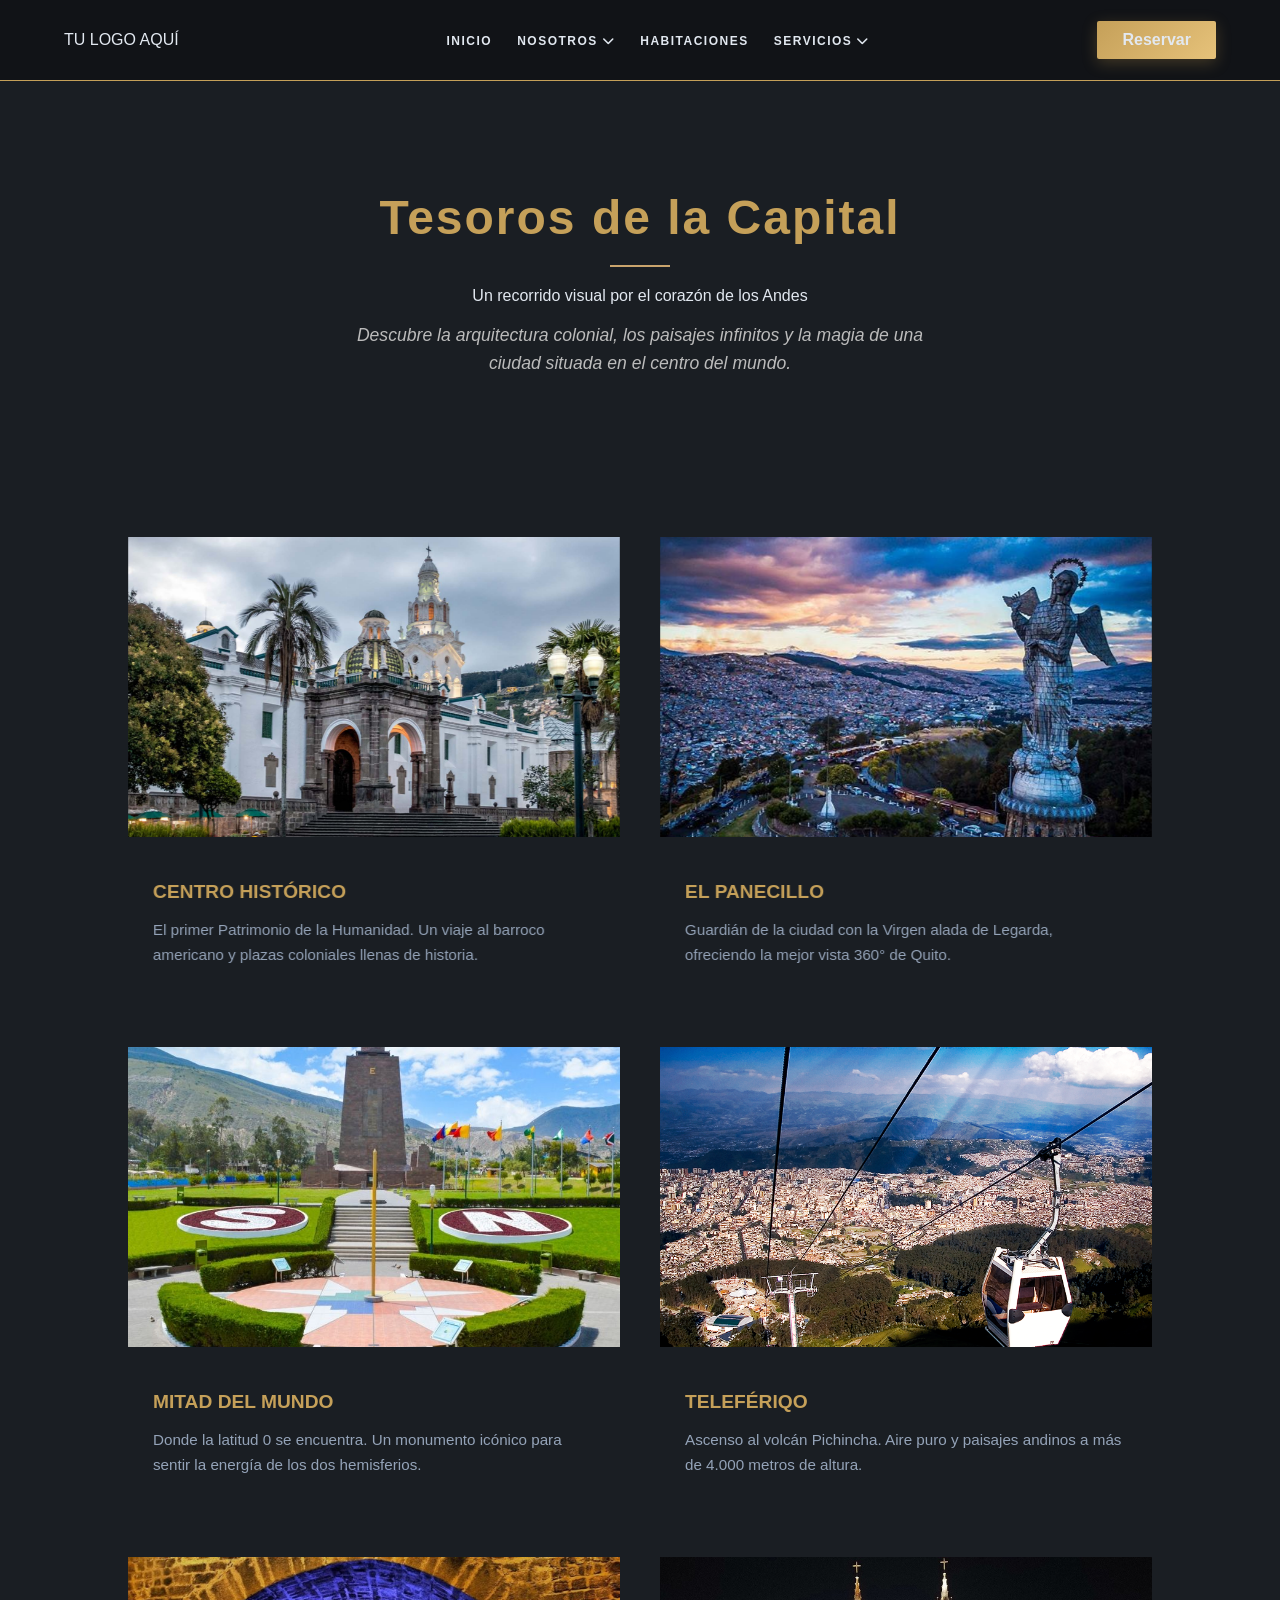
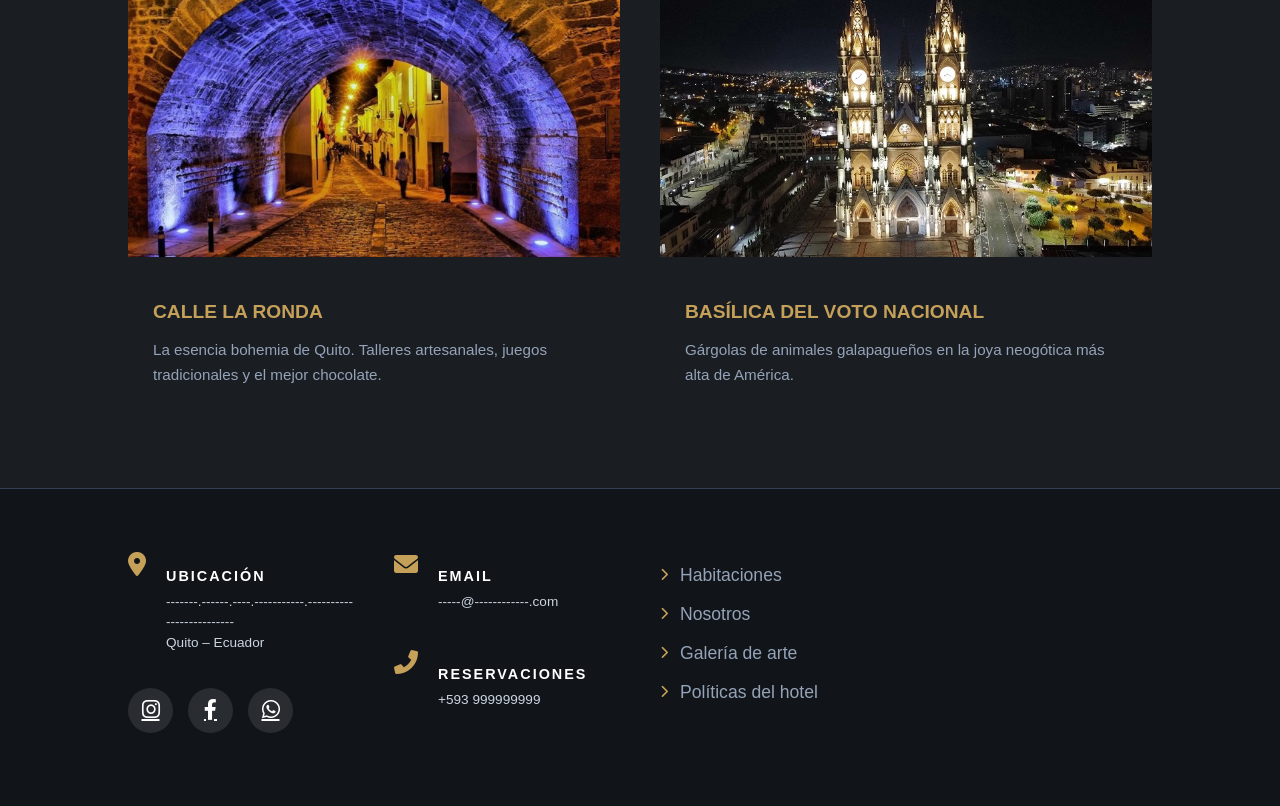
==== galeria.html @ a4ae054f "Nueva Actualizacion" ====
<!DOCTYPE html>
<html lang="es">
<head>
    <meta charset="UTF-8">
    <meta name="viewport" content="width=device-width, initial-scale=1.0">
    <title>Galería Turística - Luxury Quito</title>
    <link rel="stylesheet" href="css/galeria.css">
    <link rel="stylesheet" href="https://cdnjs.cloudflare.com/ajax/libs/font-awesome/6.0.0/css/all.min.css">
</head>
<body>

   <header>
        <nav class="navbar">
            <div class="logo">TU LOGO AQUÍ</div>
            <ul class="nav-links" id="nav-links">
                <li><a href="index.html">Inicio</a></li>
                <li class="dropdown">
                    <a href="#nosotros">Nosotros <i class="fas fa-chevron-down"></i></a>
                    <ul class="dropdown-content">
                        <li><a href="#historia">Historia</a></li>
                        <br>
                        <li><a href="#quito">Quito</a></li>
                    </ul>
                </li>
                <li><a href="#">Habitaciones</a></li>
                <li class="dropdown">
                    <a href="#servicios">Servicios <i class="fas fa-chevron-down"></i></a>
                    <ul class="dropdown-content">
                        <li><a href="#restaurante">Restaurante</a></li>
                        <br>
                        <li><a href="galeria.html">Galería</a></li>
                        <br>
                        <li><a href="#servicio-habitaciones">Servicio de habitaciones</a></li>
                    </ul>
                </li>
            </ul>
            <a href="reservas.html" class="btn-reserva">Reservar</a>
        </nav>
    </header>

    <section class="galeria-header">
    <h1 class="solo-aparicion">Tesoros de la Capital</h1>
    <div class="divisor-dorado"></div>
    <p class="solo-aparicion">Un recorrido visual por el corazón de los Andes</p>
    <span class="subtitulo-galeria">
        Descubre la arquitectura colonial, los paisajes infinitos y la magia de una ciudad situada en el centro del mundo.
    </span>
</section>

    <main class="contenedor-galeria">
        <div class="grid-turismo">
            
            <div class="card entrar-izquierda">
                <div class="img-wrapper">
                    <img src="assets/galeria/centro.jpg" alt="Centro Histórico">
                    <div class="overlay-dorado"></div>
                </div>
                <div class="info-lugar">
                    <h3>Centro Histórico</h3>
                    <p>El primer Patrimonio de la Humanidad. Un viaje al barroco americano y plazas coloniales llenas de historia.</p>
                </div>
            </div>

            <div class="card entrar-izquierda">
                <div class="img-wrapper">
                    <img src="assets/galeria/panecillo.jpg" alt="El Panecillo">
                    <div class="overlay-dorado"></div>
                </div>
                <div class="info-lugar">
                    <h3>El Panecillo</h3>
                    <p>Guardián de la ciudad con la Virgen alada de Legarda, ofreciendo la mejor vista 360° de Quito.</p>
                </div>
            </div>

            <div class="card entrar-izquierda">
                <div class="img-wrapper">
                    <img src="assets/galeria/mitad.jpg" alt="Mitad del Mundo">
                    <div class="overlay-dorado"></div>
                </div>
                <div class="info-lugar">
                    <h3>Mitad del Mundo</h3>
                    <p>Donde la latitud 0 se encuentra. Un monumento icónico para sentir la energía de los dos hemisferios.</p>
                </div>
            </div>

            <div class="card entrar-derecha">
                <div class="img-wrapper">
                    <img src="assets/galeria/teleferico.png" alt="Telefériqo">
                    <div class="overlay-dorado"></div>
                </div>
                <div class="info-lugar">
                    <h3>Telefériqo</h3>
                    <p>Ascenso al volcán Pichincha. Aire puro y paisajes andinos a más de 4.000 metros de altura.</p>
                </div>
            </div>

            <div class="card entrar-derecha">
                <div class="img-wrapper">
                    <img src="assets/galeria/ronda.jpg" alt="Calle La Ronda">
                    <div class="overlay-dorado"></div>
                </div>
                <div class="info-lugar">
                    <h3>Calle La Ronda</h3>
                    <p>La esencia bohemia de Quito. Talleres artesanales, juegos tradicionales y el mejor chocolate.</p>
                </div>
            </div>

            <div class="card entrar-derecha">
                <div class="img-wrapper">
                    <img src="assets/galeria/basilica.jpg" alt="Basílica">
                    <div class="overlay-dorado"></div>
                </div>
                <div class="info-lugar">
                    <h3>Basílica del Voto Nacional</h3>
                    <p>Gárgolas de animales galapagueños en la joya neogótica más alta de América.</p>
                </div>
            </div>

        </div>
    </main>

    <footer class="footer-principal">
    <div class="footer-contenido">
        <div class="footer-grid">
            <div class="footer-col">
                <div class="footer-info-item">
                    <i class="fas fa-map-marker-alt icono-dorado"></i>
                    <div>
                        <h4 class="footer-titulo-seccion">UBICACIÓN</h4>
                        <p class="footer-texto-importante">-------.------.----.-----------.-------------------------<br>Quito – Ecuador</p>
                    </div>
                </div>
                <div class="footer-social-links">
                    <a href="#"><i class="fab fa-instagram"></i></a>
                    <a href="#"><i class="fab fa-facebook-f"></i></a>
                    <a href="#"><i class="fab fa-whatsapp"></i></a>
                </div>
            </div>

            <div class="footer-col">
                <div class="footer-info-item">
                    <i class="fas fa-envelope icono-dorado"></i>
                    <div>
                        <h4 class="footer-titulo-seccion">EMAIL</h4>
                        <p class="footer-texto-importante">-----@------------.com</p>
                    </div>
                </div>
                <div class="footer-info-item">
                    <i class="fas fa-phone-alt icono-dorado"></i>
                    <div>
                        <h4 class="footer-titulo-seccion">RESERVACIONES</h4>
                        <p class="footer-texto-importante">+593 999999999</p>
                    </div>
                </div>
            </div>

            <div class="footer-col">
                <ul class="footer-links">
                    <li><a href="#"><i class="fas fa-chevron-right"></i> Habitaciones</a></li>
                    <li><a href="#"><i class="fas fa-chevron-right"></i> Nosotros</a></li>
                    <li><a href="#"><i class="fas fa-chevron-right"></i> Galería de arte</a></li>
                    <li><a href="#"><i class="fas fa-chevron-right"></i> Políticas del hotel</a></li>
                </ul>
            </div>

            <div class="footer-col map-container">
                <iframe 
                    src="https://www.google.com/maps/embed?pb=!1m18!1m12!1m3!1d3989.7915!2d-78.50!3d-0.20!2m3!1f0!2f0!3f0!3m2!1i1024!2i768!4f13.1!3m3!1m2!1s0x0%3A0x0!2zMMKwMTInMDAuMCJTIDc4wrAzMCcwMC4wIlc!5e0!3m2!1ses!2sec!4v1620000000000!5m2!1ses!2sec" 
                    width="100%" height="180" style="border:0;" allowfullscreen="" loading="lazy">
                </iframe>
            </div>
        </div>
    </div>
    </footer>


    <script src="js/galeria.js"></script>
</body>
</html>
---- css/galeria.css ----
:root {
    /* Nueva Paleta: Gris Oxford y Carbón (Elegancia pura sin usar blanco) */
    --bg-main: #1a1e23;       /* Azul grisáceo muy oscuro (Fondo principal) */
    --bg-secondary: #242930;  /* Gris oxford ligeramente más claro para secciones */
    --gold: #c5a059;          /* Dorado arena profesional */
    --gold-light: #e6c27a;    /* Dorado para acentos brillantes */
    --text-white: #e2e8f0;    /* Blanco humo para que no canse la vista */
    --text-muted: #94a3b8;    /* Gris azulado para textos secundarios */
    --accent-dark: #111418;   /* Negro casi puro para el footer */
    --bg-dark:var(--accent-dark)
}

body {
    background-color: var(--bg-main);
    color: var(--text-white);
    font-family: 'Inter', sans-serif;
    margin: 0;
}

/* Navbar transparente que cambia al hacer scroll */
.navbar {
    display: flex; 
    justify-content: space-between; 
    align-items: center;
    padding: 15px 5%; 
    background: rgba(17, 20, 24, 0.95); /* Fondo oscuro sólido */
    border-bottom: 1px solid var(--gold);
    position: fixed; 
    width: 90%; 
    left: 0; right: 0; margin: auto;
    top: 0; 
    z-index: 1000;
}

/* Esconder el botón en computadoras */
.menu-toggle {
  display: none;
  flex-direction: column;
  cursor: pointer;
  background: none;
  border: none;
}

.bar {
  height: 3px;
  width: 25px;
  background-color: white;
  margin: 4px 0;
  border-radius: 10px;
}

.nav-links { display: flex; list-style: none; gap: 25px; }
.nav-links a { 
    color: var(--text-white); 
    text-transform: uppercase;
    letter-spacing: 1.5px;
    font-size: 0.75rem;
    font-weight: 600;
    text-decoration: none;
}

.nav-links a:hover { color: var(--gold); }
.btn-reserva {
    background: linear-gradient(135deg, var(--gold), var(--gold-light));
    color: var(--white);
    border: none;
    box-shadow: 0 4px 15px rgba(179, 142, 68, 0.3);
    padding: 10px 25px; border-radius: 2px; text-decoration: none; font-weight: bold;
}

h2, .titulo-dorado {
    color: var(--bg-dark);
}

/* Dropdown Menu */
.dropdown { position: relative; }
.dropdown-content {
    display: none; position: absolute; background: var(--bg-dark);
    min-width: 160px; top: 100%; padding: 10px; list-style: none;
}
.dropdown:hover .dropdown-content { display: block; }

.galeria-header {
    padding: 150px 5% 60px;
    text-align: center;
    background: linear-gradient(rgba(26, 30, 35, 0.8), rgba(26, 30, 35, 0.9)), url('img/hero-galeria.jpg');
    background-size: cover;
    background-attachment: fixed;
}

.galeria-header h1 {
    font-size: 3rem;
    color: var(--gold);
    margin-bottom: 15px;
    letter-spacing: 2px;
}

.contenedor-galeria {
    padding: 60px 10%;
    background-color: var(--bg-main);
}

.grid-turismo {
    display: grid;
    grid-template-columns: repeat(auto-fit, minmax(350px, 1fr));
    gap: 40px;
}

/* Card Estilo Luxury */
.card-lugar {
    background-color: var(--bg-secondary);
    border-bottom: 3px solid transparent;
    transition: all 0.5s ease;
    border-radius: 4px;
    overflow: hidden;
}

.card-lugar:hover {
    border-bottom: 3px solid var(--gold);
    transform: translateY(-10px);
}

.img-wrapper {
    position: relative;
    height: 300px;
    overflow: hidden;
}

.img-wrapper img {
    width: 100%;
    height: 100%;
    object-fit: cover;
    transition: transform 0.8s ease;
}

.card-lugar:hover .img-wrapper img {
    transform: scale(1.15);
}

.overlay-dorado {
    position: absolute;
    top: 0; left: 0; width: 100%; height: 100%;
    background: linear-gradient(transparent, rgba(197, 160, 89, 0.2));
    opacity: 0;
    transition: 0.5s;
}

.card-lugar:hover .overlay-dorado {
    opacity: 1;
}

.info-lugar {
    padding: 25px;
}

.info-lugar h3 {
    color: var(--gold);
    margin-bottom: 12px;
    text-transform: uppercase;
    font-size: 1.2rem;
}

.info-lugar p {
    color: var(--text-muted);
    font-size: 0.95rem;
    line-height: 1.6;
}

.footer-principal {
    background-color: var(--accent-dark);
    border-top: 1px solid #334155;
    padding-top: 0;
}

/* FOOTER */
.footer-instagram-feed {
    display: grid;
    grid-template-columns: repeat(5, 1fr);
    height: 200px;
    overflow: hidden;
}

.footer-instagram-feed img {
    width: 100%;
    height: 100%;
    object-fit: cover;
    transition: 0.5s;
    opacity: 0.8;
}

.footer-instagram-feed img:hover {
    opacity: 1;
    transform: scale(1.05);
}

/* Contenido del Footer */
.footer-contenido {
    padding: 60px 10%;
}

.footer-grid {
    display: grid;
    grid-template-columns: repeat(auto-fit, minmax(200px, 1fr));
    gap: 40px;
}

.footer-info-item {
    display: flex;
    gap: 15px;
    margin-bottom: 25px;
}

.icono-dorado {
    color: var(--gold);
    font-size: 1.2rem;
    margin-top: 5px;
}

.footer-col h4 {
    font-size: 0.9rem;
    letter-spacing: 2px;
    margin-bottom: 8px;
    color: #fff;
}

.footer-col p {
    font-size: 0.85rem;
    color: #cbd5e1;
    line-height: 1.5;
}

/* Enlaces y Redes */
.footer-social-links {
    display: flex;
    gap: 15px;
    margin-top: 10px;
}

.footer-social-links a {
    color: white;
    font-size: 1.1rem;
    background: rgba(255,255,255,0.1);
    width: 35px;
    height: 35px;
    display: flex;
    align-items: center;
    justify-content: center;
    border-radius: 50%;
    transition: 0.3s;
}

.footer-social-links a:hover {
    background: var(--gold);
    color: var(--bg-dark);
}

.footer-links {
    list-style: none;
    padding: 0;
}

.footer-links li {
    margin-bottom: 12px;
}

.footer-links a {
    color: #cbd5e1;
    text-decoration: none;
    font-size: 0.9rem;
    transition: 0.3s;
}

.footer-links a i {
    font-size: 0.7rem;
    margin-right: 8px;
    color: var(--gold);
}

.footer-links a:hover {
    color: var(--gold);
    padding-left: 5px;
}

/* Bottom Bar */
.footer-bottom {
    background-color: #041d16;
    padding: 20px 10%;
    display: flex;
    justify-content: space-between;
    align-items: center;
    border-top: 1px solid rgba(179, 142, 68, 0.2);
    font-size: 0.75rem;
    color: #94a3b8;
}

/* --- Ajustes de tamaño en el Footer --- */

.footer-titulo-seccion {
    font-size: 1.1rem; /* Títulos de sección más visibles */
    letter-spacing: 2.5px;
    margin-bottom: 12px;
    color: var(--gold); /* Cambiado a dorado para resaltar el título */
    font-weight: 700;
}

.footer-texto-importante {
    font-size: 1.05rem; /* Texto de dirección y contacto más grande */
    color: var(--text-white);
    line-height: 1.6;
    margin: 0;
}

.footer-info-item {
    display: flex;
    gap: 20px;
    margin-bottom: 35px; /* Más espacio entre bloques de contacto */
}

.icono-dorado {
    color: var(--gold);
    font-size: 1.5rem; /* Iconos más grandes para acompañar el texto */
    margin-top: 3px;
}

/* --- Enlaces de Navegación más grandes --- */
.footer-links li {
    margin-bottom: 18px; /* Más separación entre links */
}

.footer-links a {
    color: var(--text-muted);
    text-decoration: none;
    font-size: 1.1rem; /* Enlaces de navegación crecidos */
    transition: 0.3s;
    display: flex;
    align-items: center;
}

.footer-links a i {
    font-size: 0.8rem;
    margin-right: 12px;
    color: var(--gold);
}

.footer-links a:hover {
    color: var(--gold);
    transform: translateX(8px); /* Animación de desplazamiento más marcada */
}

/* Ajuste de Redes Sociales */
.footer-social-links a {
    font-size: 1.3rem; /* Iconos de redes sociales más grandes */
    width: 45px;
    height: 45px;
}

/* Estado inicial para todos */
.revelar, .entrar-izquierda, .entrar-derecha {
    opacity: 0;
    transition: all 1.5s cubic-bezier(0.22, 1, 0.36, 1);
    will-change: transform, opacity;
}

/* Direcciones específicas */
.entrar-izquierda {
    transform: translateX(-100px); /* Viene desde la izquierda */
}

.entrar-derecha {
    transform: translateX(100px); /* Viene desde la derecha */
}

.revelar {
    transform: translateY(50px); /* El estándar viene desde abajo */
}

/* ESTADO ACTIVO: Cuando el JS añade la clase, todos van a su posición original */
.activo {
    opacity: 1 !important;
    transform: translate(0) !important;
}

.revelar, .entrar-izquierda, .entrar-derecha {
    opacity: 0;
    /* Aumentamos el tiempo a 1.5s para una sensación de lujo */
    transition: all 1.5s cubic-bezier(0.22, 1, 0.36, 1); 
    will-change: transform, opacity; /* Optimiza el rendimiento */
}
/* Animación de solo aparición (Fade In) */
.aparicion {
    opacity: 0;
    transition: opacity 2s ease-in-out; /* Un poco más lenta para que sea sutil */
    will-change: opacity;
}

/* Estado activo cuando el JS lo detecta */
.aparicion.activo {
    opacity: 1 !important;
}

/* Estilo para el divisor dorado */
.divisor-dorado {
    width: 60px;
    height: 2px;
    background-color: #c9a46d; /* Tu color dorado */
    margin: 20px auto;
}

/* Estilo para el texto extra */
.subtitulo-galeria {
    display: block;
    max-width: 600px;
    margin: 15px auto 40px auto; /* El margen de 40px abajo empuja las fotos */
    font-size: 1.1rem;
    color: #bbb;
    font-style: italic;
    line-height: 1.6;
}

/* Responsive */
@media (max-width: 768px) {
    /* 1. Asegurar que el contenedor no corte el menú */
     .navbar {
        flex-wrap: wrap;
        position: fixed; /* O sticky, según uses */
        width: 100vw !important; /* Ocupa el 100% del ancho de la ventana (Viewport Width) */
        justify-content: center;
        max-width: 100% !important; 
        margin: 0 !important;   /* Elimina cualquier margen que lo esté centrando */
        left: 0 !important;
        right: 0 !important;
        padding-left: 20px;     /* Padding interno para que el logo no pegue al borde físico */
        padding-right: 20px;
        box-sizing: border-box;
        transition: transform 0.4s ease-in-out; /* Animación de subida/bajada */
        z-index: 2000;
    }
    .navbar-hidden {
    transform: translateY(-100%); /* Lo mueve hacia arriba exactamente su propia altura */
    }

    .nav-links {
        width: 100%; /* Los links ocuparán su propia fila al centro */
        justify-content: center;
        order: 2; /* Los pone debajo del logo */
    }

    .nav-links li {
        padding: 0;
        border: none; /* Quitamos las líneas de separación de la lista móvil */
    }

    .nav-links li a {
        font-size: 13px !important; /* Texto más pequeño para que quepa */
        padding: 5px;
        letter-spacing: 0;
    }

    /* 4. Submenús (Dropdown): Los dejamos que funcionen por hover o los simplificamos */
    .dropdown-content {
        position: absolute !important; /* Vuelven a ser flotantes para no empujar el header */
        background-color: var(--bg-secondary);
        min-width: 140px;
    }

    .dropdown:hover .dropdown-content {
        display: block !important;
    }

    .dropdown i {
        font-size: 0.6rem; /* Icono de flecha más pequeño */
        margin-left: 4px;
    }

    /* 5. Botón Reserva: Reducido para ahorrar espacio */
    .btn-reserva {
        order: 3;
        font-size: 11px;
        padding: 6px 12px;
        white-space: nowrap; /* Evita que el texto se parta en dos líneas */
    }

    /* 1. Forzamos el contenedor a tener 2 columnas */
    .grid-turismo {
        display: grid !important;
        grid-template-columns: repeat(2, 1fr) !important; /* Dos columnas iguales */
        gap: 12px !important; /* Espacio entre tarjetas */
        padding: 15px !important;
        width: 100% !important;
    }

    /* 2. Ajustamos las tarjetas para que no se vean gigantes */
    .card-lugar {
        width: 100% !important;
        margin-bottom: 0 !important; /* El gap del grid ya se encarga del espacio */
        display: flex;
        flex-direction: column;
    }

    /* 3. Ajuste de la imagen para que todas midan lo mismo */
    .img-wrapper {
        height: 240px !important; /* Altura controlada para móviles */
        overflow: hidden;
    }

    .img-wrapper img {
        width: 100% !important;
        height: 100% !important;
        object-fit: cover !important; /* Evita que las fotos se estiren o aplasten */
    }

    /* 4. Ajuste de textos para que quepan en el espacio pequeño */
    .info-lugar {
        padding: 10px !important;
    }

    .info-lugar h3 {
        font-size: 18px !important; /* Título más pequeño */
        margin-bottom: 5px !important;
        color: var(--gold);
        text-align: center;
    }

    .info-lugar p {
        font-size: 14px !important; /* Descripción pequeña pero legible */
        line-height: 1.3 !important;
        display: -webkit-box;
        -webkit-box-orient: vertical;
        overflow: hidden;
        text-align: center;
    }

    /* WhatsApp */
.whatsapp-float {
    position: fixed; bottom: 20px; right: 20px; background: #25d366;
    color: #fff; width: 50px; height: 50px; border-radius: 50%;
    display: flex; align-items: center; justify-content: center; font-size: 24px; z-index: 1000;
}

/* Animación simple */
@keyframes fadeInDown {
    from { opacity: 0; transform: translateY(-10px); }
    to { opacity: 1; transform: translateY(0); }
}
}
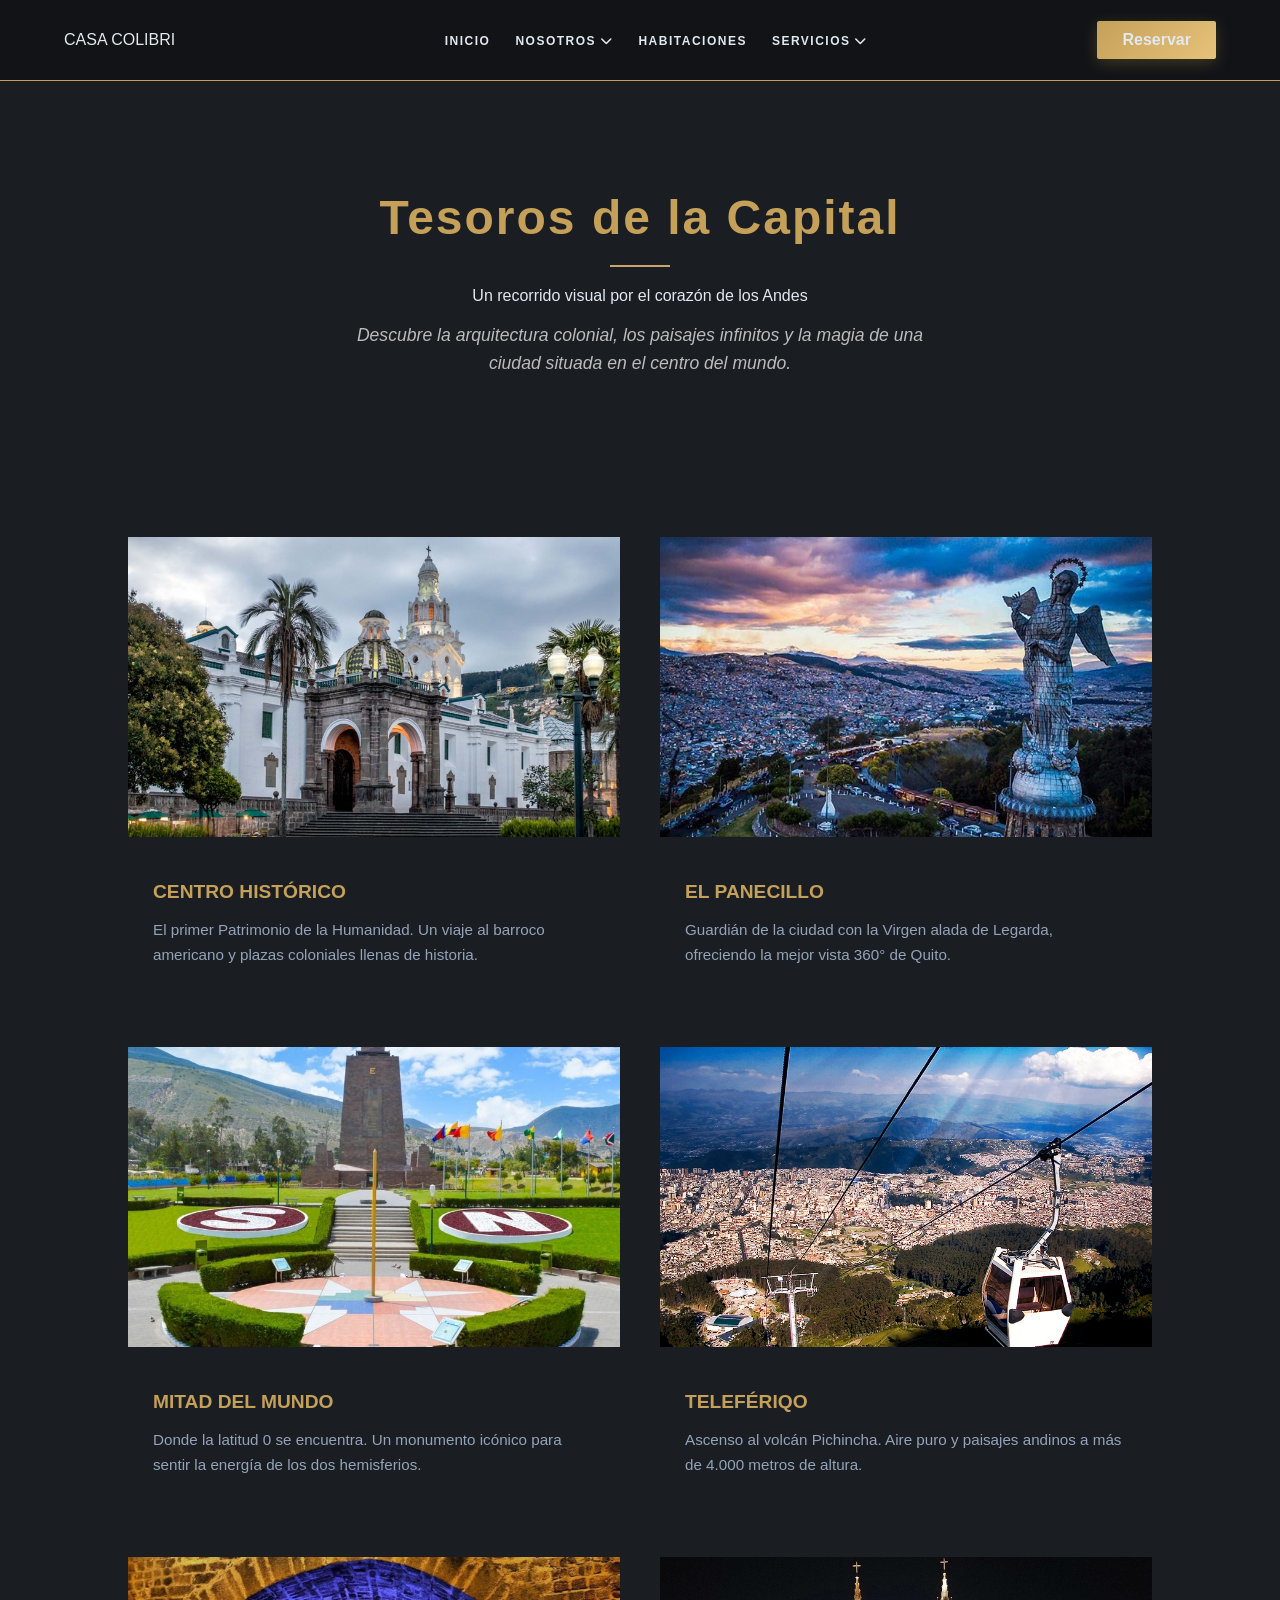
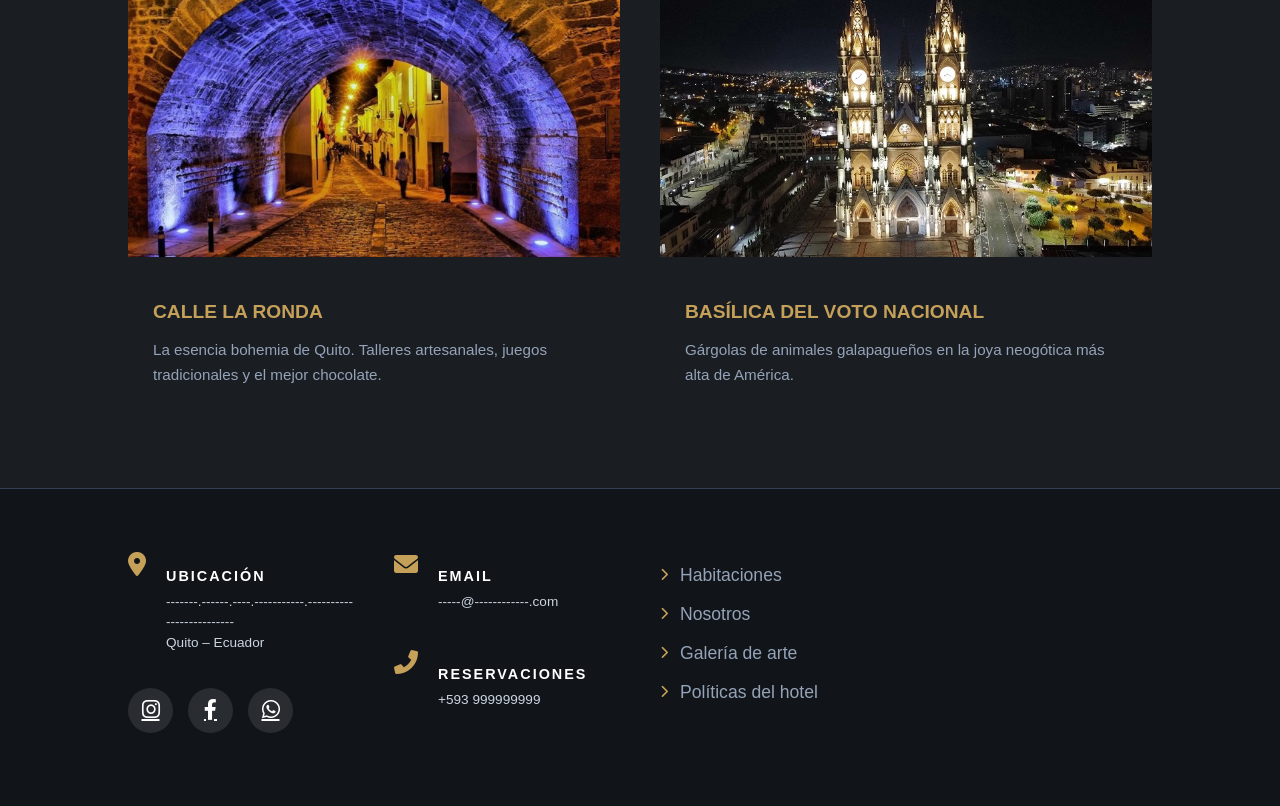
==== commit cb4d6830: "Add files via upload" ====
--- a/galeria.html
+++ b/galeria.html
@@ -11,7 +11,7 @@
 
    <header>
         <nav class="navbar">
-            <div class="logo">TU LOGO AQUÍ</div>
+            <div class="logo">CASA COLIBRI</div>
             <ul class="nav-links" id="nav-links">
                 <li><a href="index.html">Inicio</a></li>
                 <li class="dropdown">
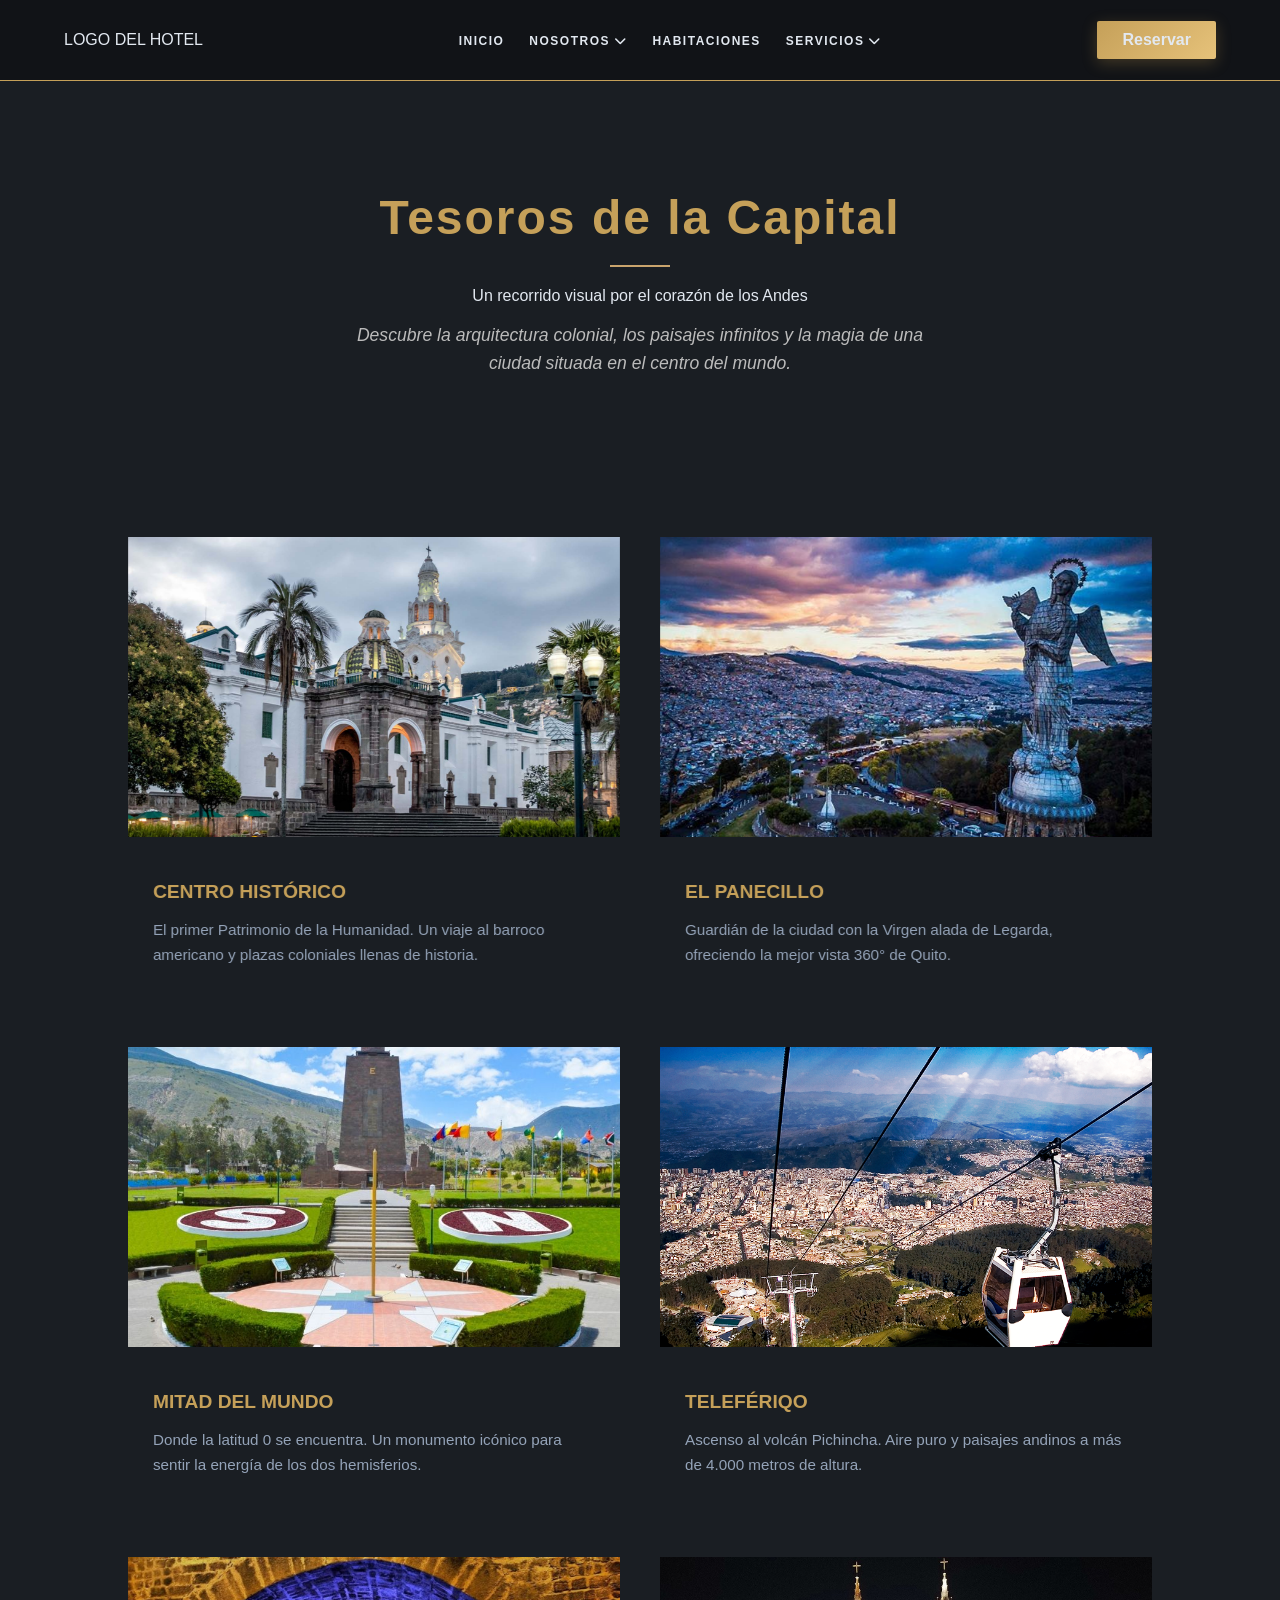
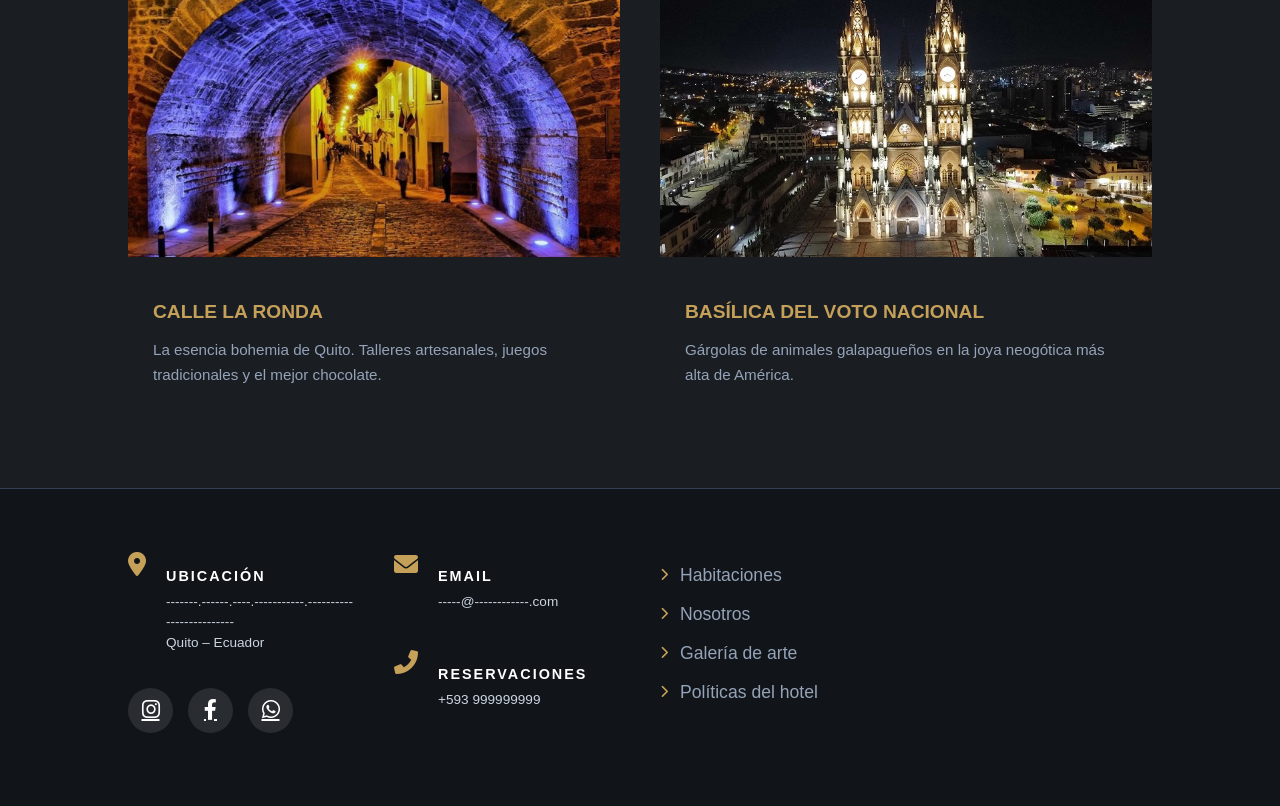
==== commit 74bcad46: "Add files via upload" ====
--- a/galeria.html
+++ b/galeria.html
@@ -11,7 +11,7 @@
 
    <header>
         <nav class="navbar">
-            <div class="logo">CASA COLIBRI</div>
+            <div class="logo">LOGO DEL HOTEL</div>
             <ul class="nav-links" id="nav-links">
                 <li><a href="index.html">Inicio</a></li>
                 <li class="dropdown">
